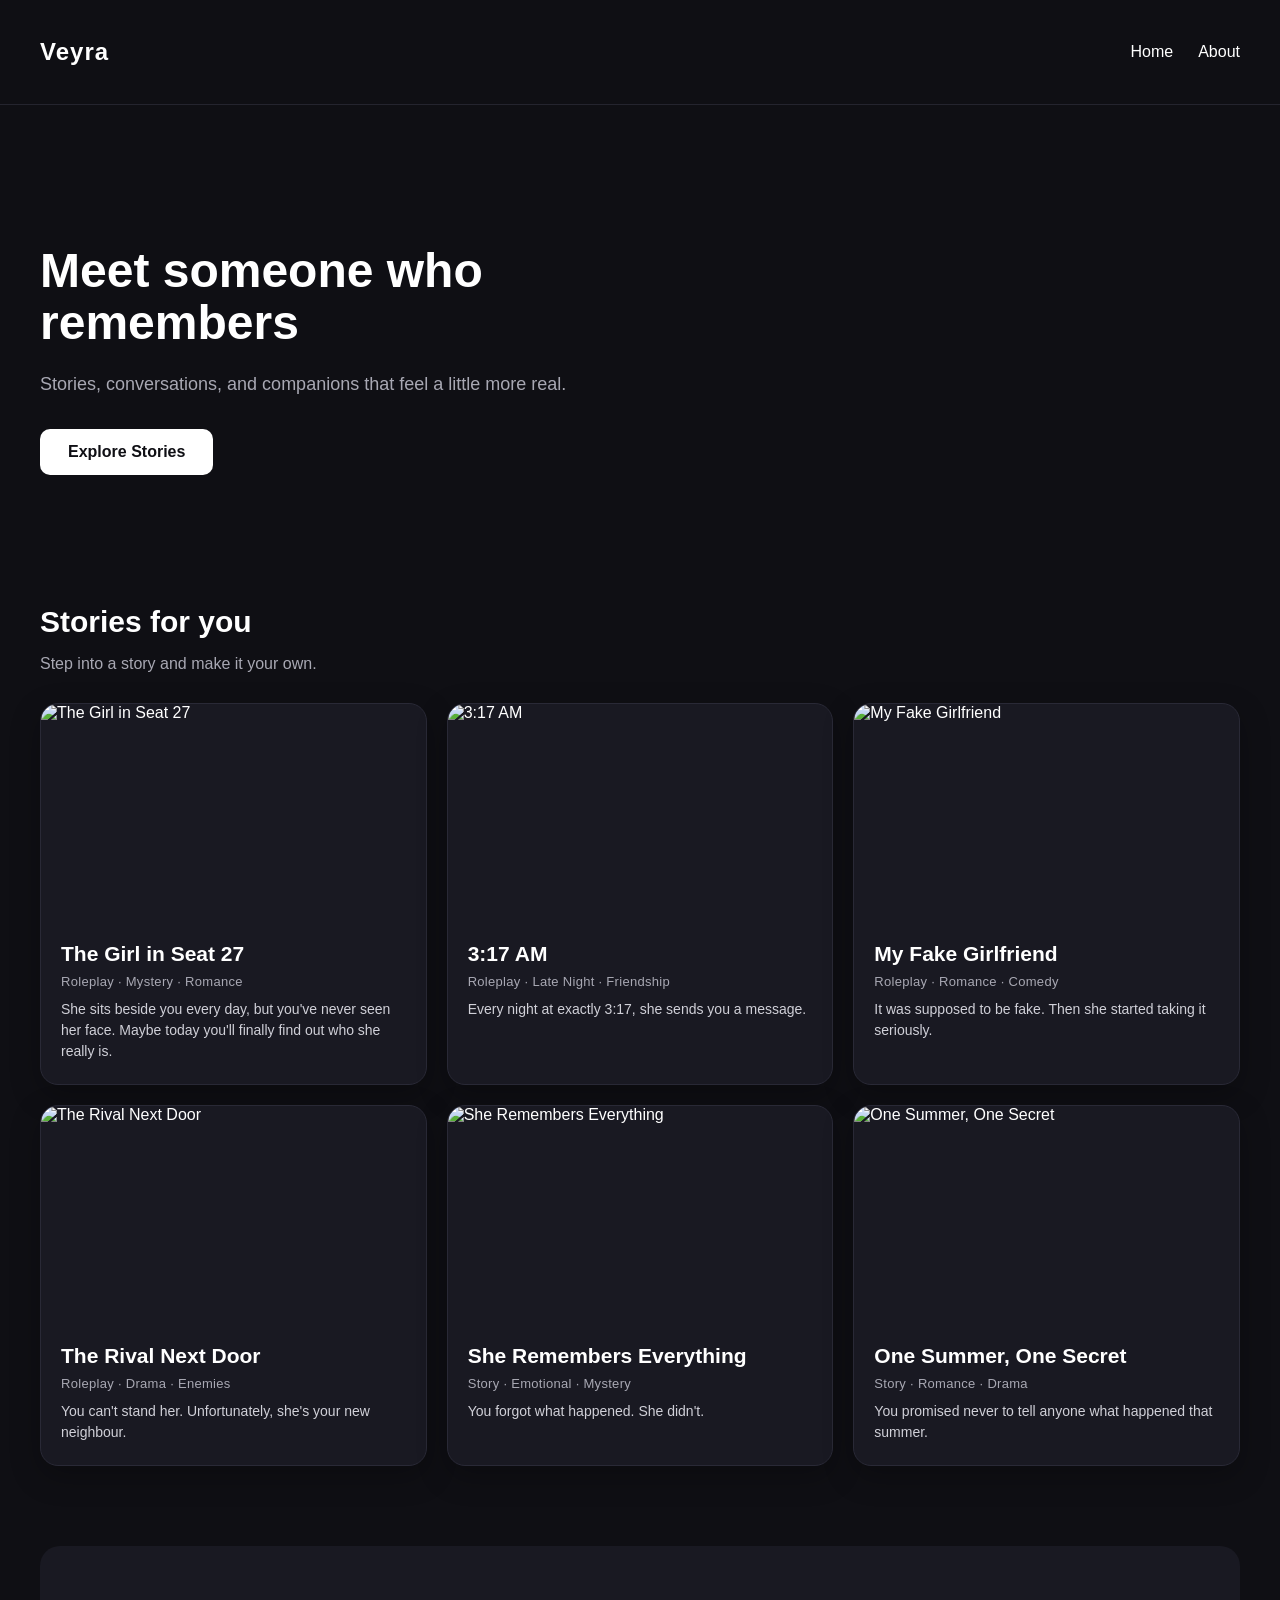
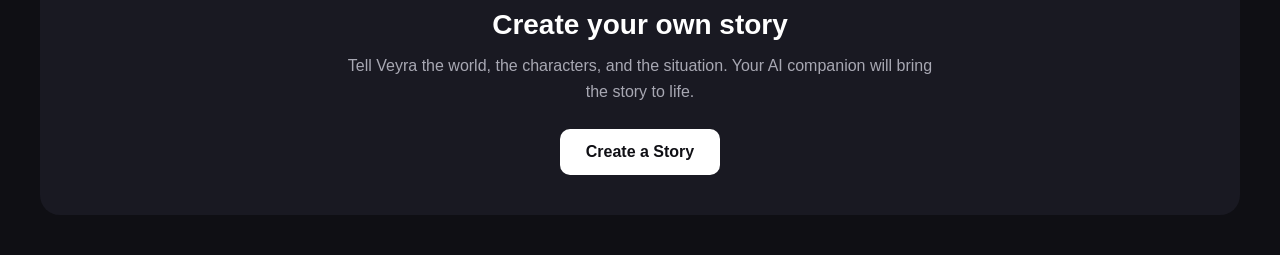
==== index.html @ 45023e31 "Initial Veyra frontend" ====
<!DOCTYPE html>
<html lang="en">

<head>

    <meta charset="UTF-8">
    <meta name="viewport" content="width=device-width, initial-scale=1.0">

    <title>Veyra</title>

    <link rel="stylesheet" href="style.css">

</head>


<body>

    <nav>

        <h1>Veyra</h1>

        <a href="#">Home</a>
        <a href="#">About</a>

    </nav>


    <main>

        <!-- Hero Section -->

        <section class="hero">

            <h2>Meet someone who remembers</h2>

            <p>
                Stories, conversations, and companions that feel a little more real.
            </p>

            <button id="exploreBtn">
                Explore Stories
            </button>

        </section>


        <!-- Stories Section -->

        <section id="stories">

            <h2>Stories for you</h2>

            <p>
                Step into a story and make it your own.
            </p>


            <div>

                <!-- Story 1 -->

                <article class="story-card" id="story1">

                    <img
                        src="https://placehold.co/400x250"
                        alt="The Girl in Seat 27"
                    >

                    <div class="story-info">

                        <h3>The Girl in Seat 27</h3>

                        <p class="genre">
                            Roleplay · Mystery · Romance
                        </p>

                        <p class="hook">
                            She sits beside you every day, but you've never seen her face.
                            Maybe today you'll finally find out who she really is.
                        </p>

                    </div>

                </article>


                <!-- Story 2 -->

                <article class="story-card" id="story2">

                    <img
                        src="https://placehold.co/400x250"
                        alt="3:17 AM"
                    >

                    <div class="story-info">

                        <h3>3:17 AM</h3>

                        <p class="genre">
                            Roleplay · Late Night · Friendship
                        </p>

                        <p class="hook">
                            Every night at exactly 3:17, she sends you a message.
                        </p>

                    </div>

                </article>


                <!-- Story 3 -->

                <article class="story-card" id="story3">

                    <img
                        src="https://placehold.co/400x250"
                        alt="My Fake Girlfriend"
                    >

                    <div class="story-info">

                        <h3>My Fake Girlfriend</h3>

                        <p class="genre">
                            Roleplay · Romance · Comedy
                        </p>

                        <p class="hook">
                            It was supposed to be fake. Then she started taking it seriously.
                        </p>

                    </div>

                </article>


                <!-- Story 4 -->

                <article class="story-card" id="story4">

                    <img
                        src="https://placehold.co/400x250"
                        alt="The Rival Next Door"
                    >

                    <div class="story-info">

                        <h3>The Rival Next Door</h3>

                        <p class="genre">
                            Roleplay · Drama · Enemies
                        </p>

                        <p class="hook">
                            You can't stand her. Unfortunately, she's your new neighbour.
                        </p>

                    </div>

                </article>


                <!-- Story 5 -->

                <article class="story-card" id="story5">

                    <img
                        src="https://placehold.co/400x250"
                        alt="She Remembers Everything"
                    >

                    <div class="story-info">

                        <h3>She Remembers Everything</h3>

                        <p class="genre">
                            Story · Emotional · Mystery
                        </p>

                        <p class="hook">
                            You forgot what happened. She didn't.
                        </p>

                    </div>

                </article>


                <!-- Story 6 -->

                <article class="story-card" id="story6">

                    <img
                        src="https://placehold.co/400x250"
                        alt="One Summer, One Secret"
                    >

                    <div class="story-info">

                        <h3>One Summer, One Secret</h3>

                        <p class="genre">
                            Story · Romance · Drama
                        </p>

                        <p class="hook">
                            You promised never to tell anyone what happened that summer.
                        </p>

                    </div>

                </article>

            </div>

        </section>


        <!-- Custom Story Section -->

        <section class="custom-story">

            <h2>Create your own story</h2>

            <p>
                Tell Veyra the world, the characters, and the situation.
                Your AI companion will bring the story to life.
            </p>

            <button id="createStoryBtn">
                Create a Story
            </button>

        </section>


        <!-- Chat Screen -->

        <section class="chat-screen" id="chatScreen">

            <div class="chat-header">

                <button id="backBtn">
                    ←
                </button>


                <div>

                    <h2>Her</h2>

                    <p>
                        Online
                    </p>

                </div>


                <select id="languageSelect">

                    <option value="en">
                        English
                    </option>

                    <option value="hi">
                        Hindi
                    </option>

                    <option value="hin">
                        Hinglish
                    </option>

                </select>

            </div>


            <div class="chat-messages">

                <div class="message ai-message">
                    finally tumne mujhe notice kia.
                </div>

            </div>


            <div class="chat-input">

                <input
                    type="text"
                    id="messageInput"
                    placeholder="Type a message..."
                >

                <button id="sendBtn">
                    Send
                </button>

            </div>

        </section>

    </main>


    <script src="script.js"></script>

</body>

</html>
---- style.css ----
body {
    background-color: #0f0f14;
    color: white;
    font-family: Arial, sans-serif;
    margin: 0;
}

nav {
    display: flex;
    align-items: center;
    gap: 25px;
    padding: 18px 40px;
    border-bottom: 1px solid #24242e;
    position: sticky;
    top: 0;
    z-index: 100;
    background-color: #0f0f14;
}

nav h1 {
    margin-right: auto;
    font-size: 24px;
    letter-spacing: 1px;
}

nav a {
    color: white;
    text-decoration: none;
    font-size: 16px;
    font-weight: 500;
}

nav a:hover {
    color: #a8a8b3;
}

main {
    max-width: 1200px;
    margin: 0 auto;
    padding: 40px;
}


/* Hero */

.hero {
    max-width: 700px;
    padding: 60px 0;
}

.hero h2 {
    font-size: 48px;
    line-height: 1.1;
    margin-bottom: 20px;
}

.hero p {
    font-size: 18px;
    color: #a8a8b3;
    line-height: 1.6;
    margin-bottom: 30px;
}

.hero button {
    padding: 14px 28px;
    border: none;
    border-radius: 10px;
    background-color: white;
    color: #0f0f14;
    font-size: 16px;
    font-weight: 600;
    cursor: pointer;
    transition: transform 0.2s ease;
}

.hero button:hover {
    transform: translateY(-2px);
}


/* Stories */

#stories {
    margin-top: 70px;
}

#stories > h2 {
    font-size: 30px;
    margin-bottom: 10px;
}

#stories > p {
    color: #a8a8b3;
    margin-bottom: 30px;
}

#stories > div {
    display: grid;
    grid-template-columns: repeat(3, 1fr);
    gap: 20px;
}


/* Story Cards */

.story-card {
    background-color: #191922;
    border: 1px solid #292936;
    border-radius: 18px;
    overflow: hidden;
    cursor: pointer;
    user-select: none;
    box-sizing: border-box;
    box-shadow: 0 10px 30px rgba(0, 0, 0, 0.25);
    transition: transform 0.25s ease, background-color 0.25s ease;
}

.story-card:hover {
    transform: translateY(-6px);
    background-color: #22222d;
    border-color: #3b3b4d;
}

.story-card img {
    width: 100%;
    height: 220px;
    object-fit: cover;
    display: block;
    transition: transform 0.4s ease;
}

.story-card:hover img {
    transform: scale(1.05);
}

.story-info {
    padding: 18px 20px 22px;
}

.story-info h3 {
    color: white;
    font-size: 21px;
    margin: 0 0 8px;
}

.story-info .genre {
    color: #a8a8b3;
    font-size: 13px;
    letter-spacing: 0.3px;
    margin: 0 0 10px;
}

.story-info .hook {
    color: #d0d0d8;
    font-size: 14px;
    line-height: 1.5;
    margin: 0;
}


/* Custom Story */

.custom-story {
    margin-top: 80px;
    padding: 40px;
    border-radius: 20px;
    background-color: #191922;
    text-align: center;
}

.custom-story h2 {
    font-size: 28px;
    margin-bottom: 12px;
}

.custom-story p {
    max-width: 600px;
    margin: 0 auto 25px;
    color: #a8a8b3;
    line-height: 1.6;
}

.custom-story button {
    padding: 14px 26px;
    border: none;
    border-radius: 10px;
    background-color: white;
    color: #0f0f14;
    font-size: 16px;
    font-weight: 600;
    cursor: pointer;
}


/* Story Detail */

.story-detail {
    display: none;
    margin-top: 60px;
    padding: 35px;
    border-radius: 20px;
    background-color: #191922;
}

.story-detail h2 {
    font-size: 28px;
    margin-bottom: 15px;
}

.story-detail p {
    color: #b8b8c2;
    line-height: 1.6;
    max-width: 650px;
}

.story-detail button {
    margin-top: 20px;
    padding: 13px 24px;
    border: none;
    border-radius: 10px;
    cursor: pointer;
}


/* Mobile */

@media (max-width: 768px) {

    main {
        padding: 25px;
    }

    #stories > div {
        grid-template-columns: 1fr;
    }

    .hero h2 {
        font-size: 36px;
    }

}
.chat-screen {
    display: none;
    position: fixed;
    inset: 0;
    z-index: 1000;
    background-color: #0f0f14;
    overflow: hidden;
}

.chat-header {
    display: flex;
    align-items: center;
    gap: 15px;
    padding: 18px 25px;
    border-bottom: 1px solid #292936;
    background-color: #15151d;
}

.chat-header button {
    border: none;
    background: transparent;
    color: white;
    font-size: 26px;
    cursor: pointer;
}

.chat-header h2 {
    margin: 0;
    font-size: 20px;
}

.chat-header p {
    margin: 4px 0 0;
    color: #8f8f9b;
    font-size: 13px;
}
.chat-messages {
    height: calc(100vh - 145px);
    padding: 25px;
    overflow-y: auto;
    display: flex;
    flex-direction: column;
}

.message {
    width: fit-content;
    max-width: 65%;
    padding: 12px 16px;
    margin-bottom: 12px;
    border-radius: 14px;
    line-height: 1.5;
}

.ai-message {
    align-self: flex-start;
    background-color: #22222d;
}

.user-message {
    align-self: flex-end;
    background-color: #243b5a;
}
.ai-message {
    background-color: #22222d;
}

.chat-input {
    position: absolute;
    bottom: 0;
    left: 0;
    right: 0;
    display: flex;
    gap: 10px;
    padding: 20px 25px;
    border-top: 1px solid #292936;
    background-color: #15151d;
}

.chat-input input {
    flex: 1;
    padding: 13px 16px;
    border: 1px solid #30303c;
    border-radius: 10px;
    background-color: #0f0f14;
    color: white;
    outline: none;
}

.chat-input button {
    padding: 13px 22px;
    border: none;
    border-radius: 10px;
    cursor: pointer;
}
.chat-header {
    display: flex;
    align-items: center;
    gap: 15px;
    padding: 20px;
    border-bottom: 1px solid #292936;
}

.chat-header button {
    border: none;
    background: transparent;
    color: white;
    font-size: 24px;
    cursor: pointer;
}

.chat-header h2 {
    margin: 0;
    font-size: 20px;
}

.chat-header p {
    margin: 4px 0 0;
    color: #8f8f9b;
    font-size: 13px;
}

.chat-messages {
    min-height: 400px;
    padding: 25px;
}

.message {
    max-width: 65%;
    padding: 12px 16px;
    margin-bottom: 12px;
    border-radius: 14px;
    line-height: 1.5;
}

.ai-message {
    background-color: #22222d;
}

.chat-input {
    display: flex;
    gap: 10px;
    padding: 20px;
    border-top: 1px solid #292936;
}

.chat-input input {
    flex: 1;
    padding: 13px 16px;
    border: 1px solid #30303c;
    border-radius: 10px;
    background-color: #0f0f14;
    color: white;
    outline: none;
}

.chat-input button {
    padding: 13px 22px;
    border: none;
    border-radius: 10px;
    cursor: pointer;
}

#languageSelect {
    margin-left: auto;
    padding: 8px 12px;
    border: 1px solid #30303c;
    border-radius: 8px;
    background-color: #0f0f14;
    color: white;
    font-size: 14px;
    cursor: pointer;
}

#languageSelect:focus {
    outline: none;
    border-color: #555566;
}


.action-message {
    color: #888;
    font-style: italic;
    font-size: 14px;
    margin: 6px 0;
}
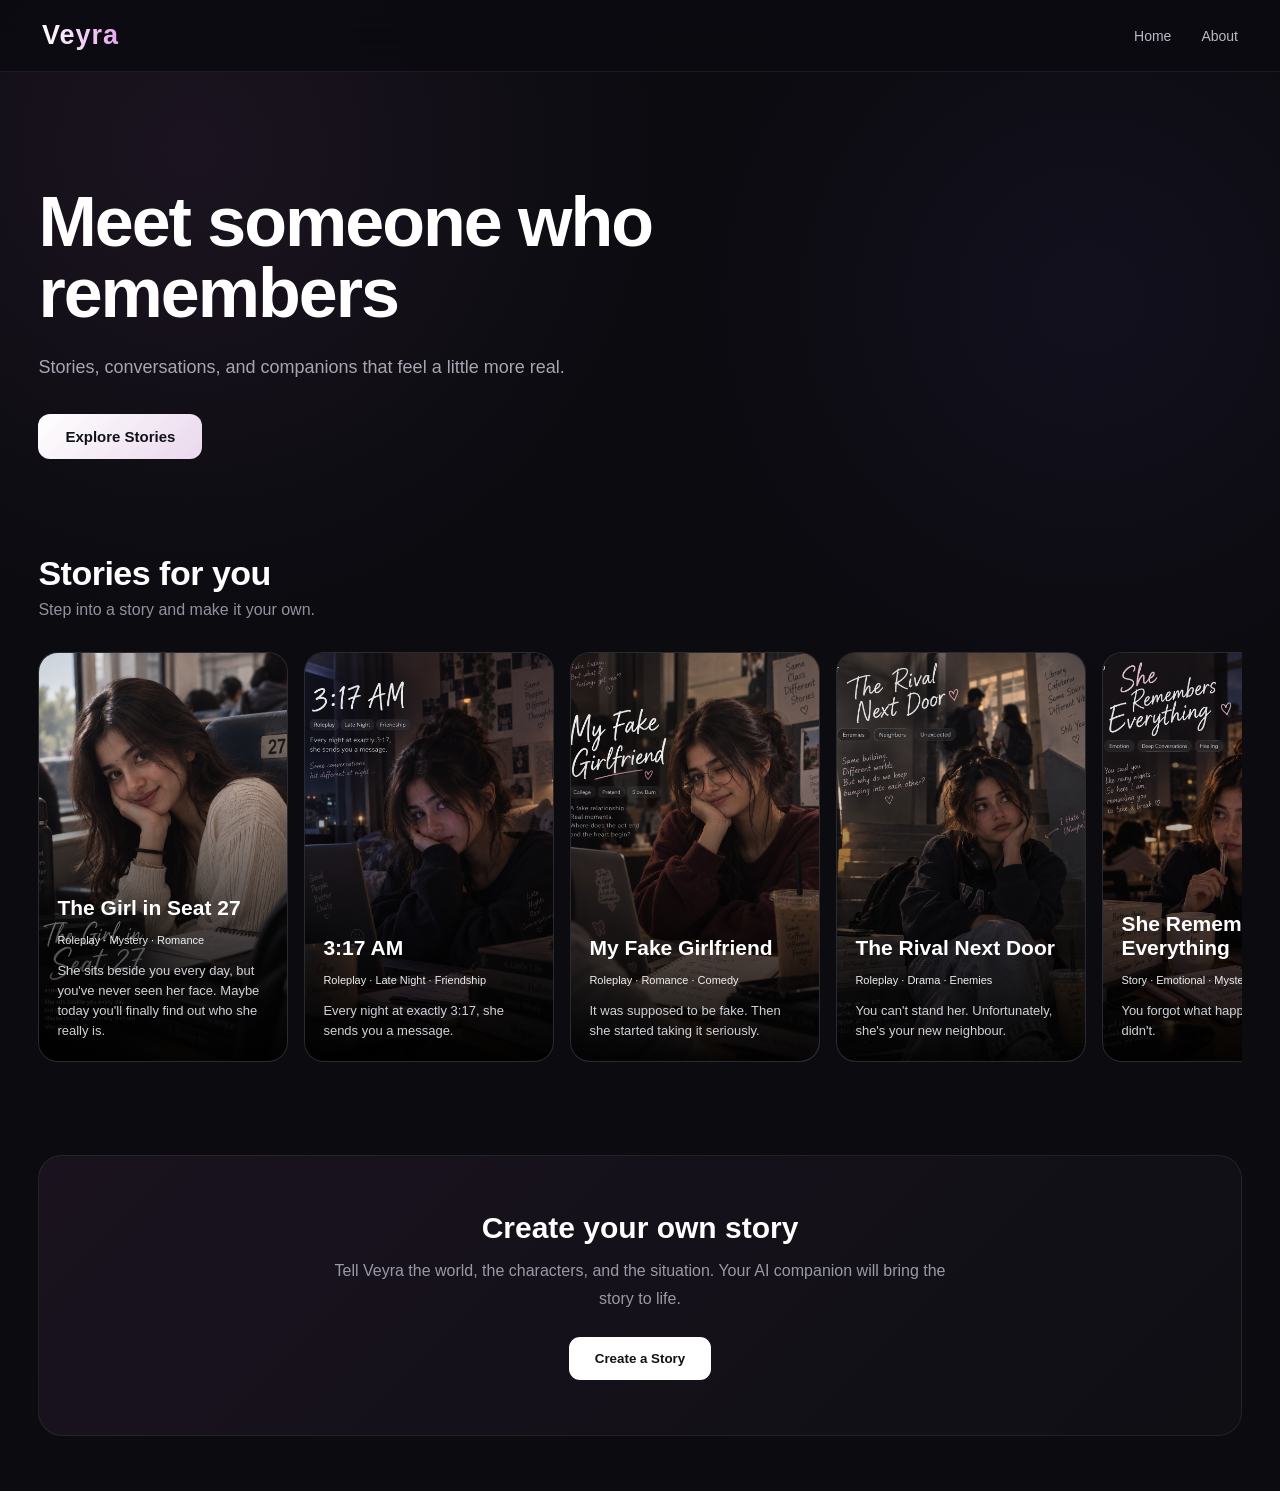
==== commit e86a6b1b: "Improve chat UI and interactions" ====
--- a/index.html
+++ b/index.html
@@ -15,6 +15,8 @@
 
 <body>
 
+    <!-- ================= NAVBAR ================= -->
+
     <nav>
 
         <h1>Veyra</h1>
@@ -27,7 +29,8 @@
 
     <main>
 
-        <!-- Hero Section -->
+
+        <!-- ================= HERO ================= -->
 
         <section class="hero">
 
@@ -44,7 +47,8 @@
         </section>
 
 
-        <!-- Stories Section -->
+
+        <!-- ================= STORIES ================= -->
 
         <section id="stories">
 
@@ -57,12 +61,13 @@
 
             <div>
 
-                <!-- Story 1 -->
+
+                <!-- STORY 1 -->
 
                 <article class="story-card" id="story1">
 
                     <img
-                        src="https://placehold.co/400x250"
+                        src="images/seat27.png"
                         alt="The Girl in Seat 27"
                     >
 
@@ -84,12 +89,13 @@
                 </article>
 
 
-                <!-- Story 2 -->
+
+                <!-- STORY 2 -->
 
                 <article class="story-card" id="story2">
 
                     <img
-                        src="https://placehold.co/400x250"
+                        src="images/317am.png"
                         alt="3:17 AM"
                     >
 
@@ -110,12 +116,13 @@
                 </article>
 
 
-                <!-- Story 3 -->
+
+                <!-- STORY 3 -->
 
                 <article class="story-card" id="story3">
 
                     <img
-                        src="https://placehold.co/400x250"
+                        src="images/fakegirlfriend.png"
                         alt="My Fake Girlfriend"
                     >
 
@@ -136,12 +143,13 @@
                 </article>
 
 
-                <!-- Story 4 -->
+
+                <!-- STORY 4 -->
 
                 <article class="story-card" id="story4">
 
                     <img
-                        src="https://placehold.co/400x250"
+                        src="images/nextdoor.png"
                         alt="The Rival Next Door"
                     >
 
@@ -162,12 +170,13 @@
                 </article>
 
 
-                <!-- Story 5 -->
+
+                <!-- STORY 5 -->
 
                 <article class="story-card" id="story5">
 
                     <img
-                        src="https://placehold.co/400x250"
+                        src="images/remembers.png"
                         alt="She Remembers Everything"
                     >
 
@@ -188,12 +197,13 @@
                 </article>
 
 
-                <!-- Story 6 -->
+
+                <!-- STORY 6 -->
 
                 <article class="story-card" id="story6">
 
                     <img
-                        src="https://placehold.co/400x250"
+                        src="images/summersecret.png"
                         alt="One Summer, One Secret"
                     >
 
@@ -213,12 +223,14 @@
 
                 </article>
 
+
             </div>
 
         </section>
 
 
-        <!-- Custom Story Section -->
+
+        <!-- ================= CREATE STORY ================= -->
 
         <section class="custom-story">
 
@@ -236,57 +248,151 @@
         </section>
 
 
-        <!-- Chat Screen -->
+
+        <!-- ================= CHAT SCREEN ================= -->
 
         <section class="chat-screen" id="chatScreen">
 
+
+            <!-- CHAT HEADER -->
+
             <div class="chat-header">
 
-                <button id="backBtn">
+
+                <!-- BACK -->
+
+                <button
+                    id="backBtn"
+                    class="back-btn"
+                >
                     ←
                 </button>
 
 
-                <div>
-
-                    <h2>Her</h2>
-
-                    <p>
-                        Online
-                    </p>
+
+                <!-- CHARACTER -->
+
+                <div class="chat-user">
+
+
+                    <!-- Avatar will be added dynamically later -->
+
+                    <div class="chat-avatar"></div>
+
+
+                    <div>
+
+                        <h2>Her</h2>
+
+                        <p>
+                            Online
+                        </p>
+
+                    </div>
 
                 </div>
 
 
-                <select id="languageSelect">
-
-                    <option value="en">
-                        English
-                    </option>
-
-                    <option value="hi">
-                        Hindi
-                    </option>
-
-                    <option value="hin">
-                        Hinglish
-                    </option>
-
-                </select>
+
+                <!-- CHAT ACTIONS -->
+
+                <div class="chat-actions">
+
+
+                    <!-- LANGUAGE -->
+
+                    <select id="languageSelect">
+
+                        <option value="en">
+                            English
+                        </option>
+
+                        <option value="hi">
+                            Hindi
+                        </option>
+
+                        <option value="hin">
+                            Hinglish
+                        </option>
+
+                    </select>
+
+
+
+                    <!-- SEARCH -->
+
+                    <button
+                        class="header-action"
+                        title="Search"
+                    >
+                        🔍
+                    </button>
+
+
+
+                    <!-- MORE -->
+
+                   <button
+    id="moreBtn"
+    class="header-action"
+    title="More"
+>
+    ⋮
+</button>
+
+                </div>
 
             </div>
 
 
+
+            <!-- ================= CHAT MESSAGES ================= -->
+
             <div class="chat-messages">
+
+
+                <div class="chat-date">
+                    Today
+                </div>
+
 
                 <div class="message ai-message">
                     finally tumne mujhe notice kia.
                 </div>
 
+
             </div>
 
 
+
+            <!-- ================= CHAT INPUT ================= -->
+
             <div class="chat-input">
+
+
+                <!-- EMOJI -->
+
+                <button
+                    class="input-icon"
+                    title="Emoji"
+                >
+                    😊
+                </button>
+
+
+
+                <!-- ATTACHMENT -->
+
+                <button
+                    class="input-icon"
+                    title="Attach"
+                >
+                    📎
+                </button>
+
+
+
+                <!-- MESSAGE -->
 
                 <input
                     type="text"
@@ -294,19 +400,45 @@
                     placeholder="Type a message..."
                 >
 
-                <button id="sendBtn">
-                    Send
+
+
+                <!-- IMAGE -->
+
+                <button
+                    class="input-icon"
+                    title="Image"
+                >
+                    🖼️
                 </button>
 
+
+
+                <!-- SEND -->
+
+                <button
+                    id="sendBtn"
+                    class="send-btn"
+                    title="Send"
+                >
+                    ➤
+                </button>
+
+
             </div>
 
+
         </section>
 
+
     </main>
 
 
+
+    <!-- ================= JAVASCRIPT ================= -->
+
     <script src="script.js"></script>
 
+
 </body>
 
 </html>
--- a/style.css
+++ b/style.css
@@ -1,426 +1,1130 @@
+/* =====================================================
+   VEYRA — PHASE 1 UI
+   ===================================================== */
+
+* {
+    box-sizing: border-box;
+}
+
+html {
+    scroll-behavior: smooth;
+}
+
 body {
-    background-color: #0f0f14;
-    color: white;
-    font-family: Arial, sans-serif;
     margin: 0;
-}
+    background:
+        radial-gradient(circle at 15% 10%, rgba(218, 126, 226, 0.08), transparent 28%),
+        radial-gradient(circle at 85% 20%, rgba(150, 100, 255, 0.06), transparent 25%),
+        #0b0b10;
+    color: #ffffff;
+    font-family: Arial, Helvetica, sans-serif;
+}
+
+
+/* =====================================================
+   NAVBAR
+   ===================================================== */
 
 nav {
-    display: flex;
-    align-items: center;
-    gap: 25px;
-    padding: 18px 40px;
-    border-bottom: 1px solid #24242e;
     position: sticky;
     top: 0;
     z-index: 100;
-    background-color: #0f0f14;
+
+    display: flex;
+    align-items: center;
+    gap: 30px;
+
+    padding: 20px 42px;
+
+    background: rgba(11, 11, 16, 0.88);
+    backdrop-filter: blur(18px);
+
+    border-bottom: 1px solid rgba(255, 255, 255, 0.07);
 }
 
 nav h1 {
-    margin-right: auto;
-    font-size: 24px;
+    margin: 0 auto 0 0;
+
+    font-size: 27px;
+    font-weight: 700;
     letter-spacing: 1px;
+
+    background: linear-gradient(
+        90deg,
+        #ffffff,
+        #e9a7ef
+    );
+
+    -webkit-background-clip: text;
+    -webkit-text-fill-color: transparent;
 }
 
 nav a {
+    color: #b9b9c5;
+    text-decoration: none;
+    font-size: 14px;
+
+    transition: color 0.25s ease;
+}
+
+nav a:hover {
+    color: #ef9cf3;
+}
+
+
+/* =====================================================
+   MAIN
+   ===================================================== */
+
+main {
+    width: min(1400px, 94%);
+    margin: auto;
+    padding: 55px 0;
+}
+
+
+/* =====================================================
+   HERO
+   ===================================================== */
+
+.hero {
+    max-width: 760px;
+    padding: 60px 0 30px;
+}
+
+.hero h2 {
+    margin: 0 0 22px;
+
+    font-size: clamp(42px, 6vw, 70px);
+    line-height: 1.02;
+    letter-spacing: -2px;
+}
+
+.hero p {
+    max-width: 650px;
+
+    margin: 0 0 32px;
+
+    color: #a6a6b2;
+    font-size: 18px;
+    line-height: 1.7;
+}
+
+.hero button {
+    padding: 14px 27px;
+
+    border: none;
+    border-radius: 12px;
+
+    background: linear-gradient(
+        135deg,
+        #ffffff,
+        #ead8ed
+    );
+
+    color: #111118;
+
+    font-size: 15px;
+    font-weight: 700;
+
+    cursor: pointer;
+
+    transition:
+        transform 0.25s ease,
+        box-shadow 0.25s ease;
+}
+
+.hero button:hover {
+    transform: translateY(-3px);
+
+    box-shadow:
+        0 12px 30px rgba(224, 139, 235, 0.18);
+}
+
+
+/* =====================================================
+   STORIES
+   ===================================================== */
+
+#stories {
+    margin-top: 65px;
+}
+
+#stories > h2 {
+    margin: 0 0 8px;
+
+    font-size: 34px;
+    letter-spacing: -0.5px;
+}
+
+#stories > p {
+    margin: 0 0 28px;
+
+    color: #92929e;
+}
+
+
+/* Horizontal story layout */
+
+#stories > div {
+    display: flex;
+    gap: 16px;
+
+    overflow-x: auto;
+
+    padding: 5px 3px 18px;
+
+    scroll-snap-type: x mandatory;
+
+    scrollbar-width: none;
+}
+
+#stories > div::-webkit-scrollbar {
+    display: none;
+}
+
+
+/* =====================================================
+   STORY CARD
+   ===================================================== */
+
+.story-card {
+    position: relative;
+
+    flex: 0 0 250px;
+
+    min-height: 410px;
+
+    overflow: hidden;
+
+    border: 1px solid rgba(255, 255, 255, 0.09);
+    border-radius: 20px;
+
+    background: #15151d;
+
+    cursor: pointer;
+
+    scroll-snap-align: start;
+
+    transition:
+        transform 0.3s ease,
+        border-color 0.3s ease,
+        box-shadow 0.3s ease;
+}
+
+.story-card::after {
+    content: "";
+
+    position: absolute;
+    inset: 0;
+
+    background:
+        linear-gradient(
+            to top,
+            rgba(0, 0, 0, 0.95) 0%,
+            rgba(0, 0, 0, 0.45) 45%,
+            rgba(0, 0, 0, 0.05) 75%
+        );
+
+    pointer-events: none;
+}
+
+.story-card:hover {
+    transform: translateY(-7px);
+
+    border-color: rgba(234, 139, 239, 0.65);
+
+    box-shadow:
+        0 15px 45px rgba(0, 0, 0, 0.35),
+        0 0 25px rgba(224, 126, 235, 0.08);
+}
+
+.story-card img {
+    position: absolute;
+    inset: 0;
+
+    width: 100%;
+    height: 100%;
+
+    object-fit: cover;
+
+    transition: transform 0.5s ease;
+}
+
+.story-card:hover img {
+    transform: scale(1.06);
+}
+
+
+/* =====================================================
+   STORY INFO
+   ===================================================== */
+
+.story-info {
+    position: absolute;
+
+    z-index: 2;
+
+    left: 0;
+    right: 0;
+    bottom: 0;
+
+    padding: 22px 18px 20px;
+}
+
+.story-info h3 {
+    margin: 0 0 10px;
+
     color: white;
-    text-decoration: none;
-    font-size: 16px;
-    font-weight: 500;
-}
-
-nav a:hover {
-    color: #a8a8b3;
-}
-
-main {
-    max-width: 1200px;
-    margin: 0 auto;
-    padding: 40px;
-}
-
-
-/* Hero */
-
-.hero {
-    max-width: 700px;
-    padding: 60px 0;
-}
-
-.hero h2 {
-    font-size: 48px;
-    line-height: 1.1;
-    margin-bottom: 20px;
-}
-
-.hero p {
+
+    font-size: 21px;
+    line-height: 1.15;
+}
+
+.story-info .genre {
+    display: inline-block;
+
+    margin: 0 0 10px;
+
+    color: #eeeeef;
+
+    font-size: 11px;
+    line-height: 1.8;
+}
+
+.story-info .hook {
+    margin: 0;
+
+    color: #d0d0d7;
+
+    font-size: 13px;
+    line-height: 1.55;
+}
+
+
+/* =====================================================
+   CUSTOM STORY
+   ===================================================== */
+
+.custom-story {
+    margin-top: 75px;
+
+    padding: 55px 30px;
+
+    text-align: center;
+
+    border: 1px solid rgba(255, 255, 255, 0.07);
+    border-radius: 24px;
+
+    background:
+        linear-gradient(
+            135deg,
+            rgba(224, 126, 235, 0.07),
+            rgba(255, 255, 255, 0.02)
+        );
+}
+
+.custom-story h2 {
+    margin: 0 0 12px;
+
+    font-size: 30px;
+}
+
+.custom-story p {
+    max-width: 620px;
+
+    margin: 0 auto 25px;
+
+    color: #9999a6;
+    line-height: 1.7;
+}
+
+.custom-story button {
+    padding: 13px 25px;
+
+    border: 1px solid rgba(255, 255, 255, 0.12);
+    border-radius: 11px;
+
+    background: #ffffff;
+    color: #111118;
+
+    font-weight: 700;
+
+    cursor: pointer;
+}
+
+
+/* =====================================================
+   CHAT SCREEN
+   ===================================================== */
+
+.chat-screen {
+    display: none;
+
+    position: fixed;
+    inset: 0;
+
+    z-index: 1000;
+
+    background: #0b0b10;
+}
+
+
+/* =====================================================
+   CHAT HEADER
+   ===================================================== */
+
+.chat-header {
+    height: 78px;
+
+    display: flex;
+    align-items: center;
+    gap: 14px;
+
+    padding: 0 25px;
+
+    border-bottom: 1px solid rgba(255, 255, 255, 0.08);
+
+    background: rgba(19, 19, 27, 0.95);
+}
+
+.chat-header button {
+    width: 42px;
+    height: 42px;
+
+    border: none;
+    border-radius: 50%;
+
+    background: transparent;
+    color: white;
+
+    font-size: 27px;
+
+    cursor: pointer;
+
+    transition: background 0.2s ease;
+}
+
+.chat-header button:hover {
+    background: rgba(255, 255, 255, 0.08);
+}
+
+.chat-header h2 {
+    margin: 0;
+
+    font-size: 20px;
+}
+
+.chat-header p {
+    margin: 4px 0 0;
+
+    color: #52d88b;
+
+    font-size: 12px;
+}
+
+#languageSelect {
+    margin-left: auto;
+
+    padding: 9px 12px;
+
+    border: 1px solid #34343f;
+    border-radius: 10px;
+
+    background: #15151d;
+    color: white;
+
+    cursor: pointer;
+}
+
+#languageSelect:focus {
+    outline: none;
+    border-color: #e19ae8;
+}
+
+
+/* =====================================================
+   CHAT MESSAGES
+   ===================================================== */
+
+.chat-messages {
+    height: calc(100vh - 155px);
+
+    padding: 30px;
+
+    overflow-y: auto;
+
+    display: flex;
+    flex-direction: column;
+
+    background:
+        radial-gradient(
+            circle at center,
+            rgba(190, 100, 210, 0.035),
+            transparent 45%
+        );
+}
+
+.message {
+    width: fit-content;
+    max-width: min(65%, 600px);
+
+    margin-bottom: 12px;
+
+    padding: 12px 16px;
+
+    border-radius: 17px;
+
+    line-height: 1.5;
+
+    font-size: 14px;
+}
+
+.ai-message {
+    align-self: flex-start;
+
+    background: #20202a;
+
+    border-bottom-left-radius: 5px;
+}
+
+.user-message {
+    align-self: flex-end;
+
+    background: linear-gradient(
+        135deg,
+        #a865c2,
+        #d17cdb
+    );
+
+    color: white;
+
+    border-bottom-right-radius: 5px;
+}
+
+.action-message {
+    align-self: flex-start;
+
+    color: #888894;
+
+    font-size: 13px;
+    font-style: italic;
+
+    background: transparent;
+}
+
+
+/* =====================================================
+   CHAT INPUT
+   ===================================================== */
+
+.chat-input {
+    position: absolute;
+
+    left: 0;
+    right: 0;
+    bottom: 0;
+
+    display: flex;
+    gap: 10px;
+
+    padding: 18px 25px;
+
+    border-top: 1px solid rgba(255, 255, 255, 0.07);
+
+    background: rgba(18, 18, 25, 0.96);
+}
+
+.chat-input input {
+    flex: 1;
+
+    min-width: 0;
+
+    padding: 14px 17px;
+
+    border: 1px solid #30303b;
+    border-radius: 14px;
+
+    background: #101017;
+    color: white;
+
+    outline: none;
+
+    font-size: 14px;
+
+    transition:
+        border-color 0.2s ease,
+        box-shadow 0.2s ease;
+}
+
+.chat-input input:focus {
+    border-color: #d37cdd;
+
+    box-shadow:
+        0 0 0 3px rgba(211, 124, 221, 0.08);
+}
+
+.chat-input button {
+    padding: 13px 25px;
+
+    border: none;
+    border-radius: 13px;
+
+    background: linear-gradient(
+        135deg,
+        #d97de1,
+        #ee9df1
+    );
+
+    color: #18131b;
+
+    font-weight: 700;
+
+    cursor: pointer;
+
+    transition:
+        transform 0.2s ease,
+        filter 0.2s ease;
+}
+
+.chat-input button:hover {
+    transform: translateY(-2px);
+    filter: brightness(1.08);
+}
+
+
+/* =====================================================
+   MOBILE
+   ===================================================== */
+
+@media (max-width: 768px) {
+
+    nav {
+        padding: 17px 20px;
+    }
+
+    nav a {
+        display: none;
+    }
+
+    main {
+        width: 92%;
+        padding: 35px 0;
+    }
+
+    .hero {
+        padding-top: 35px;
+    }
+
+    .hero h2 {
+        font-size: 42px;
+    }
+
+    .hero p {
+        font-size: 16px;
+    }
+
+    .story-card {
+        flex-basis: 235px;
+        min-height: 380px;
+    }
+
+    .chat-header {
+        padding: 0 15px;
+    }
+
+    .chat-messages {
+        padding: 20px 15px;
+    }
+
+    .message {
+        max-width: 82%;
+    }
+
+    .chat-input {
+        padding: 12px;
+    }
+
+    .chat-input button {
+        padding: 12px 18px;
+    }
+
+}
+
+
+
+
+
+
+
+
+
+
+
+/* =====================================================
+   CHAT AVATAR FIX
+   ===================================================== */
+
+.chat-avatar {
+    width: 46px;
+    height: 46px;
+
+    flex-shrink: 0;
+
+    border-radius: 50%;
+    overflow: hidden;
+
+    background: #25252f;
+
+    border: 2px solid rgba(255, 255, 255, 0.12);
+}
+
+.chat-avatar img {
+    width: 100%;
+    height: 100%;
+
+    display: block;
+
+    object-fit: cover;
+    object-position: center;
+}
+
+
+/* =====================================================
+   CHAT USER
+   ===================================================== */
+
+.chat-user {
+    display: flex;
+    align-items: center;
+    gap: 12px;
+}
+
+.chat-user h2 {
+    margin: 0;
+}
+
+.chat-user p {
+    margin: 3px 0 0;
+}
+
+
+/* =====================================================
+   CHAT ACTIONS
+   ===================================================== */
+
+.chat-actions {
+    margin-left: auto;
+
+    display: flex;
+    align-items: center;
+    gap: 10px;
+}
+
+.header-action {
+    width: 40px;
+    height: 40px;
+
+    border: none;
+    border-radius: 50%;
+
+    background: transparent;
+    color: white;
+
     font-size: 18px;
-    color: #a8a8b3;
-    line-height: 1.6;
-    margin-bottom: 30px;
-}
-
-.hero button {
-    padding: 14px 28px;
+
+    cursor: pointer;
+}
+
+.header-action:hover {
+    background: rgba(255, 255, 255, 0.08);
+}
+
+
+/* =====================================================
+   VEYRA — DIFFERENT CHAT BACKGROUNDS
+   ===================================================== */
+
+.chat-messages {
+    background-size: cover;
+    background-position: center;
+    background-repeat: no-repeat;
+}
+
+
+/* Seat 27 — College / Mystery */
+
+.chat-messages.bg-seat27 {
+    background:
+        radial-gradient(circle at 20% 20%, rgba(190, 150, 120, 0.12), transparent 35%),
+        linear-gradient(135deg, #15131a, #211c22);
+}
+
+
+/* 3:17 AM — Late Night */
+
+.chat-messages.bg-317 {
+    background:
+        radial-gradient(circle at 75% 15%, rgba(110, 90, 180, 0.14), transparent 35%),
+        linear-gradient(135deg, #090a12, #171625);
+}
+
+
+/* Fake Girlfriend — Warm Romance */
+
+.chat-messages.bg-fake {
+    background:
+        radial-gradient(circle at 80% 30%, rgba(230, 120, 180, 0.14), transparent 35%),
+        linear-gradient(135deg, #171017, #24151f);
+}
+
+
+/* Rival Next Door — Dark / Dramatic */
+
+.chat-messages.bg-rival {
+    background:
+        radial-gradient(circle at 15% 25%, rgba(180, 70, 90, 0.12), transparent 32%),
+        linear-gradient(135deg, #100d12, #211418);
+}
+
+
+/* She Remembers Everything — Emotional */
+
+.chat-messages.bg-remembers {
+    background:
+        radial-gradient(circle at 50% 20%, rgba(130, 120, 190, 0.12), transparent 35%),
+        linear-gradient(135deg, #101016, #1b1a27);
+}
+
+
+/* Summer Secret — Sunset */
+
+.chat-messages.bg-summer {
+    background:
+        radial-gradient(circle at 80% 25%, rgba(235, 150, 100, 0.13), transparent 35%),
+        linear-gradient(135deg, #151016, #26191b);
+}
+
+
+/* =====================================================
+   VEYRA — PREMIUM CHAT POLISH
+   ===================================================== */
+
+.chat-messages {
+    padding: 28px 6%;
+    display: flex;
+    flex-direction: column;
+    gap: 10px;
+    overflow-y: auto;
+    scroll-behavior: smooth;
+}
+
+/* Hide scrollbar */
+.chat-messages::-webkit-scrollbar {
+    width: 5px;
+}
+
+.chat-messages::-webkit-scrollbar-thumb {
+    background: rgba(255,255,255,0.12);
+    border-radius: 10px;
+}
+
+/* Date */
+.chat-date {
+    align-self: center;
+    font-size: 11px;
+    color: #999;
+    background: rgba(255,255,255,0.06);
+    padding: 6px 12px;
+    border-radius: 20px;
+    margin-bottom: 10px;
+}
+
+/* Common message */
+.message {
+    max-width: min(70%, 520px);
+    padding: 11px 15px;
+    border-radius: 16px;
+    font-size: 14px;
+    line-height: 1.45;
+    position: relative;
+    animation: messageAppear 0.25s ease;
+    word-wrap: break-word;
+}
+
+/* AI */
+.ai-message {
+    align-self: flex-start;
+    background: #24242e;
+    color: #f5f5f7;
+    border-bottom-left-radius: 5px;
+}
+
+/* User */
+.user-message {
+    align-self: flex-end;
+    background: linear-gradient(135deg, #ff4f9a, #9b5cff);
+    color: white;
+    border-bottom-right-radius: 5px;
+    box-shadow: 0 5px 20px rgba(255,79,154,0.12);
+}
+
+/* Action / roleplay */
+.action-message {
+    align-self: center;
+    max-width: 80%;
+    color: #aaa;
+    font-size: 12px;
+    font-style: italic;
+    text-align: center;
+    background: transparent;
+}
+
+/* Message animation */
+@keyframes messageAppear {
+
+    from {
+        opacity: 0;
+        transform: translateY(8px) scale(0.98);
+    }
+
+    to {
+        opacity: 1;
+        transform: translateY(0) scale(1);
+    }
+
+}
+
+/* Input area */
+.chat-input {
+    display: flex;
+    align-items: center;
+    gap: 8px;
+    padding: 12px 5%;
+    background: rgba(11,11,16,0.92);
+    border-top: 1px solid rgba(255,255,255,0.06);
+    backdrop-filter: blur(20px);
+}
+
+.chat-input input {
+    flex: 1;
+    min-width: 0;
+    height: 44px;
+    border: 1px solid rgba(255,255,255,0.08);
+    outline: none;
+    border-radius: 24px;
+    padding: 0 17px;
+    background: #1b1b23;
+    color: white;
+    font-size: 14px;
+    transition: 0.2s;
+}
+
+.chat-input input:focus {
+    border-color: rgba(255,79,154,0.5);
+    box-shadow: 0 0 0 3px rgba(255,79,154,0.08);
+}
+
+.chat-input input::placeholder {
+    color: #777;
+}
+
+/* Input buttons */
+.input-icon {
+    width: 40px;
+    height: 40px;
+    flex-shrink: 0;
+    border: none;
+    border-radius: 50%;
+    background: transparent;
+    color: #aaa;
+    cursor: pointer;
+    transition: 0.2s;
+}
+
+.input-icon:hover {
+    background: rgba(255,255,255,0.07);
+    color: white;
+    transform: scale(1.05);
+}
+
+/* Send */
+.send-btn {
+    width: 44px;
+    height: 44px;
+    flex-shrink: 0;
+    border: none;
+    border-radius: 50%;
+    background: linear-gradient(135deg, #ff4f9a, #9b5cff);
+    color: white;
+    cursor: pointer;
+    font-size: 18px;
+    box-shadow: 0 5px 20px rgba(255,79,154,0.25);
+    transition: 0.2s;
+}
+
+.send-btn:hover {
+    transform: scale(1.08);
+}
+
+.send-btn:active {
+    transform: scale(0.94);
+}
+
+/* Mobile */
+@media (max-width: 600px) {
+
+    .chat-messages {
+        padding: 20px 14px;
+    }
+
+    .message {
+        max-width: 82%;
+        font-size: 13px;
+    }
+
+    .chat-input {
+        padding: 10px;
+        gap: 4px;
+    }
+
+    .input-icon {
+        width: 36px;
+        height: 36px;
+    }
+
+    .send-btn {
+        width: 40px;
+        height: 40px;
+    }
+
+}
+
+
+/* =====================================================
+   VEYRA — MESSAGE META
+   ===================================================== */
+
+.message-meta {
+    display: block;
+    text-align: right;
+    margin-top: 5px;
+    font-size: 9px;
+    color: rgba(255,255,255,0.48);
+    line-height: 1;
+}
+
+.user-message .message-meta {
+    color: rgba(255,255,255,0.72);
+}
+
+/* =====================================================
+   TYPING INDICATOR
+   ===================================================== */
+
+.typing-indicator {
+    align-self: flex-start;
+    display: flex;
+    align-items: center;
+    gap: 4px;
+    padding: 12px 15px;
+    background: #24242e;
+    border-radius: 16px;
+    border-bottom-left-radius: 5px;
+    animation: messageAppear 0.25s ease;
+}
+
+.typing-dot {
+    width: 5px;
+    height: 5px;
+    background: #999;
+    border-radius: 50%;
+    animation: typingBounce 1.2s infinite;
+}
+
+.typing-dot:nth-child(2) {
+    animation-delay: 0.15s;
+}
+
+.typing-dot:nth-child(3) {
+    animation-delay: 0.3s;
+}
+
+@keyframes typingBounce {
+
+    0%, 60%, 100% {
+        transform: translateY(0);
+        opacity: 0.45;
+    }
+
+    30% {
+        transform: translateY(-4px);
+        opacity: 1;
+    }
+
+}
+
+
+/* =====================================================
+   VEYRA — EMOJI PICKER
+   ===================================================== */
+
+/* =====================================================
+   VEYRA — EMOJI PICKER
+   ===================================================== */
+
+.emoji-picker {
+    position: absolute;
+
+    left: 0;
+    bottom: 58px;
+
+    width: 280px;
+    max-height: 220px;
+
+    padding: 10px;
+
+    display: none;
+
+    grid-template-columns: repeat(6, 1fr);
+
+    gap: 5px;
+
+    background: #191920;
+
+    border: 1px solid rgba(255,255,255,0.1);
+
+    border-radius: 16px;
+
+    box-shadow:
+        0 15px 40px rgba(0,0,0,0.5);
+
+    z-index: 99999;
+
+    overflow-y: auto;
+}
+
+.emoji-picker.show {
+    display: grid;
+}
+
+.emoji-picker button {
+    width: 38px;
+    height: 38px;
+
     border: none;
     border-radius: 10px;
-    background-color: white;
-    color: #0f0f14;
-    font-size: 16px;
-    font-weight: 600;
+
+    background: transparent;
+
+    font-size: 21px;
+
     cursor: pointer;
-    transition: transform 0.2s ease;
-}
-
-.hero button:hover {
-    transform: translateY(-2px);
-}
-
-
-/* Stories */
-
-#stories {
-    margin-top: 70px;
-}
-
-#stories > h2 {
-    font-size: 30px;
-    margin-bottom: 10px;
-}
-
-#stories > p {
-    color: #a8a8b3;
-    margin-bottom: 30px;
-}
-
-#stories > div {
-    display: grid;
-    grid-template-columns: repeat(3, 1fr);
-    gap: 20px;
-}
-
-
-/* Story Cards */
-
-.story-card {
-    background-color: #191922;
-    border: 1px solid #292936;
-    border-radius: 18px;
-    overflow: hidden;
-    cursor: pointer;
-    user-select: none;
-    box-sizing: border-box;
-    box-shadow: 0 10px 30px rgba(0, 0, 0, 0.25);
-    transition: transform 0.25s ease, background-color 0.25s ease;
-}
-
-.story-card:hover {
-    transform: translateY(-6px);
-    background-color: #22222d;
-    border-color: #3b3b4d;
-}
-
-.story-card img {
-    width: 100%;
-    height: 220px;
-    object-fit: cover;
-    display: block;
-    transition: transform 0.4s ease;
-}
-
-.story-card:hover img {
-    transform: scale(1.05);
-}
-
-.story-info {
-    padding: 18px 20px 22px;
-}
-
-.story-info h3 {
-    color: white;
-    font-size: 21px;
-    margin: 0 0 8px;
-}
-
-.story-info .genre {
-    color: #a8a8b3;
-    font-size: 13px;
-    letter-spacing: 0.3px;
-    margin: 0 0 10px;
-}
-
-.story-info .hook {
-    color: #d0d0d8;
-    font-size: 14px;
-    line-height: 1.5;
-    margin: 0;
-}
-
-
-/* Custom Story */
-
-.custom-story {
-    margin-top: 80px;
-    padding: 40px;
-    border-radius: 20px;
-    background-color: #191922;
-    text-align: center;
-}
-
-.custom-story h2 {
-    font-size: 28px;
-    margin-bottom: 12px;
-}
-
-.custom-story p {
-    max-width: 600px;
-    margin: 0 auto 25px;
-    color: #a8a8b3;
-    line-height: 1.6;
-}
-
-.custom-story button {
-    padding: 14px 26px;
-    border: none;
-    border-radius: 10px;
-    background-color: white;
-    color: #0f0f14;
-    font-size: 16px;
-    font-weight: 600;
-    cursor: pointer;
-}
-
-
-/* Story Detail */
-
-.story-detail {
-    display: none;
-    margin-top: 60px;
-    padding: 35px;
-    border-radius: 20px;
-    background-color: #191922;
-}
-
-.story-detail h2 {
-    font-size: 28px;
-    margin-bottom: 15px;
-}
-
-.story-detail p {
-    color: #b8b8c2;
-    line-height: 1.6;
-    max-width: 650px;
-}
-
-.story-detail button {
-    margin-top: 20px;
-    padding: 13px 24px;
-    border: none;
-    border-radius: 10px;
-    cursor: pointer;
-}
-
-
-/* Mobile */
-
-@media (max-width: 768px) {
-
-    main {
-        padding: 25px;
-    }
-
-    #stories > div {
-        grid-template-columns: 1fr;
-    }
-
-    .hero h2 {
-        font-size: 36px;
-    }
-
-}
-.chat-screen {
-    display: none;
-    position: fixed;
-    inset: 0;
-    z-index: 1000;
-    background-color: #0f0f14;
-    overflow: hidden;
-}
-
-.chat-header {
-    display: flex;
-    align-items: center;
-    gap: 15px;
-    padding: 18px 25px;
-    border-bottom: 1px solid #292936;
-    background-color: #15151d;
-}
-
-.chat-header button {
-    border: none;
-    background: transparent;
-    color: white;
-    font-size: 26px;
-    cursor: pointer;
-}
-
-.chat-header h2 {
-    margin: 0;
-    font-size: 20px;
-}
-
-.chat-header p {
-    margin: 4px 0 0;
-    color: #8f8f9b;
-    font-size: 13px;
-}
-.chat-messages {
-    height: calc(100vh - 145px);
-    padding: 25px;
-    overflow-y: auto;
-    display: flex;
-    flex-direction: column;
-}
-
-.message {
-    width: fit-content;
-    max-width: 65%;
-    padding: 12px 16px;
-    margin-bottom: 12px;
-    border-radius: 14px;
-    line-height: 1.5;
-}
-
-.ai-message {
-    align-self: flex-start;
-    background-color: #22222d;
-}
-
-.user-message {
-    align-self: flex-end;
-    background-color: #243b5a;
-}
-.ai-message {
-    background-color: #22222d;
-}
-
-.chat-input {
-    position: absolute;
-    bottom: 0;
-    left: 0;
-    right: 0;
-    display: flex;
-    gap: 10px;
-    padding: 20px 25px;
-    border-top: 1px solid #292936;
-    background-color: #15151d;
-}
-
-.chat-input input {
-    flex: 1;
-    padding: 13px 16px;
-    border: 1px solid #30303c;
-    border-radius: 10px;
-    background-color: #0f0f14;
-    color: white;
-    outline: none;
-}
-
-.chat-input button {
-    padding: 13px 22px;
-    border: none;
-    border-radius: 10px;
-    cursor: pointer;
-}
-.chat-header {
-    display: flex;
-    align-items: center;
-    gap: 15px;
-    padding: 20px;
-    border-bottom: 1px solid #292936;
-}
-
-.chat-header button {
-    border: none;
-    background: transparent;
-    color: white;
-    font-size: 24px;
-    cursor: pointer;
-}
-
-.chat-header h2 {
-    margin: 0;
-    font-size: 20px;
-}
-
-.chat-header p {
-    margin: 4px 0 0;
-    color: #8f8f9b;
-    font-size: 13px;
-}
-
-.chat-messages {
-    min-height: 400px;
-    padding: 25px;
-}
-
-.message {
-    max-width: 65%;
-    padding: 12px 16px;
-    margin-bottom: 12px;
-    border-radius: 14px;
-    line-height: 1.5;
-}
-
-.ai-message {
-    background-color: #22222d;
-}
-
-.chat-input {
-    display: flex;
-    gap: 10px;
-    padding: 20px;
-    border-top: 1px solid #292936;
-}
-
-.chat-input input {
-    flex: 1;
-    padding: 13px 16px;
-    border: 1px solid #30303c;
-    border-radius: 10px;
-    background-color: #0f0f14;
-    color: white;
-    outline: none;
-}
-
-.chat-input button {
-    padding: 13px 22px;
-    border: none;
-    border-radius: 10px;
-    cursor: pointer;
-}
-
-#languageSelect {
-    margin-left: auto;
-    padding: 8px 12px;
-    border: 1px solid #30303c;
-    border-radius: 8px;
-    background-color: #0f0f14;
-    color: white;
-    font-size: 14px;
-    cursor: pointer;
-}
-
-#languageSelect:focus {
-    outline: none;
-    border-color: #555566;
-}
-
-
-.action-message {
-    color: #888;
-    font-style: italic;
-    font-size: 14px;
-    margin: 6px 0;
+
+    transition: 0.15s;
+}
+
+.emoji-picker button:hover {
+    background: rgba(255,255,255,0.08);
+    transform: scale(1.15);
 }
